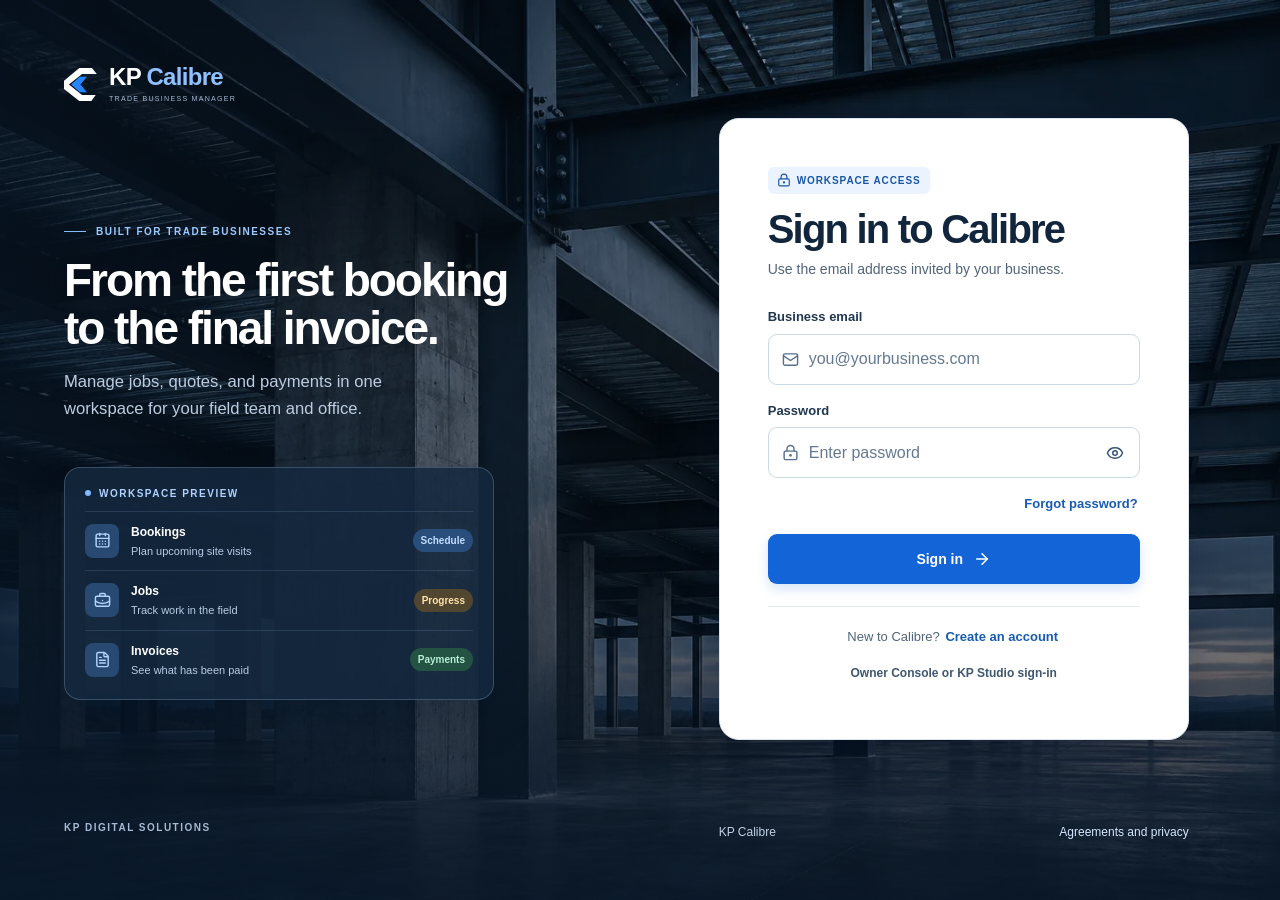
==== owner/index.html @ db9b5ada "Publish dedicated Calibre Owner Console sign-in" ====
<!doctype html><html lang="en"><head><meta charset="UTF-8"/><meta name="viewport" content="width=device-width,initial-scale=1.0"/><meta name="description" content="KP Calibre — bookings, quotations, jobs, expenses and team attendance."/><base href="/"/><script>window.__CALIBRE_BASE__=location.hostname==='kpdigitalstudio.github.io'?'/kp-calibre-web':'';document.querySelector('base').href=window.__CALIBRE_BASE__+'/';</script><link rel="icon" href="./favicon.svg"/><title>KP Calibre | Trade business management</title>  <script type="module" crossorigin src="./assets/index-BnlkuCUe.js"></script>
  <link rel="stylesheet" crossorigin href="./assets/index-Bb_bZzld.css">
</head><body><div id="root"></div></body></html>
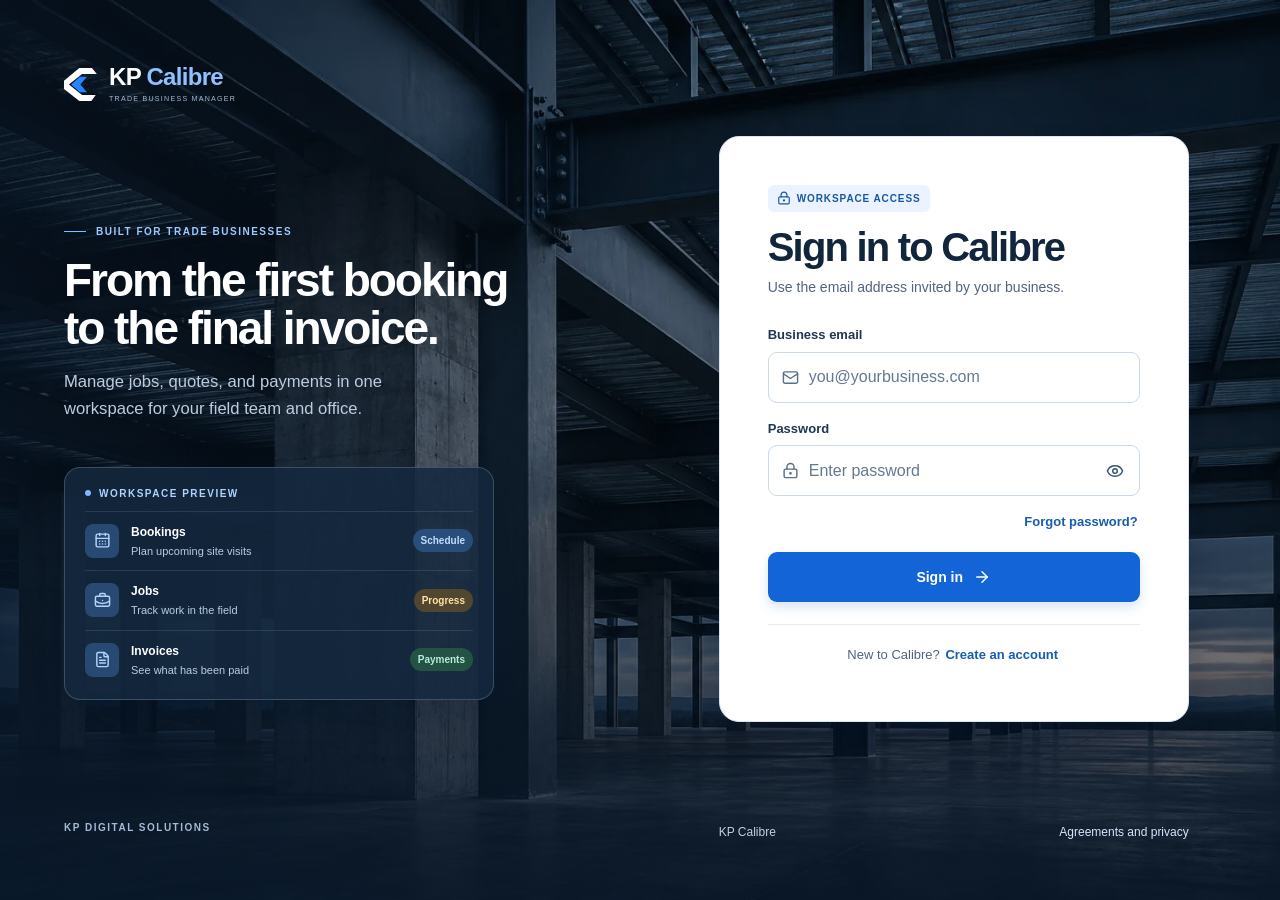
==== commit 94c32788: "Remove owner and KP Studio option from public Calibre sign-in" ====
--- a/owner/index.html
+++ b/owner/index.html
@@ -1,3 +1,3 @@
-<!doctype html><html lang="en"><head><meta charset="UTF-8"/><meta name="viewport" content="width=device-width,initial-scale=1.0"/><meta name="description" content="KP Calibre — bookings, quotations, jobs, expenses and team attendance."/><base href="/"/><script>window.__CALIBRE_BASE__=location.hostname==='kpdigitalstudio.github.io'?'/kp-calibre-web':'';document.querySelector('base').href=window.__CALIBRE_BASE__+'/';</script><link rel="icon" href="./favicon.svg"/><title>KP Calibre | Trade business management</title>  <script type="module" crossorigin src="./assets/index-BnlkuCUe.js"></script>
+<!doctype html><html lang="en"><head><meta charset="UTF-8"/><meta name="viewport" content="width=device-width,initial-scale=1.0"/><meta name="description" content="KP Calibre — bookings, quotations, jobs, expenses and team attendance."/><base href="/"/><script>window.__CALIBRE_BASE__=location.hostname==='kpdigitalstudio.github.io'?'/kp-calibre-web':'';document.querySelector('base').href=window.__CALIBRE_BASE__+'/';</script><link rel="icon" href="./favicon.svg"/><title>KP Calibre | Trade business management</title>  <script type="module" crossorigin src="./assets/index-D49S9hjH.js"></script>
   <link rel="stylesheet" crossorigin href="./assets/index-Bb_bZzld.css">
 </head><body><div id="root"></div></body></html>
